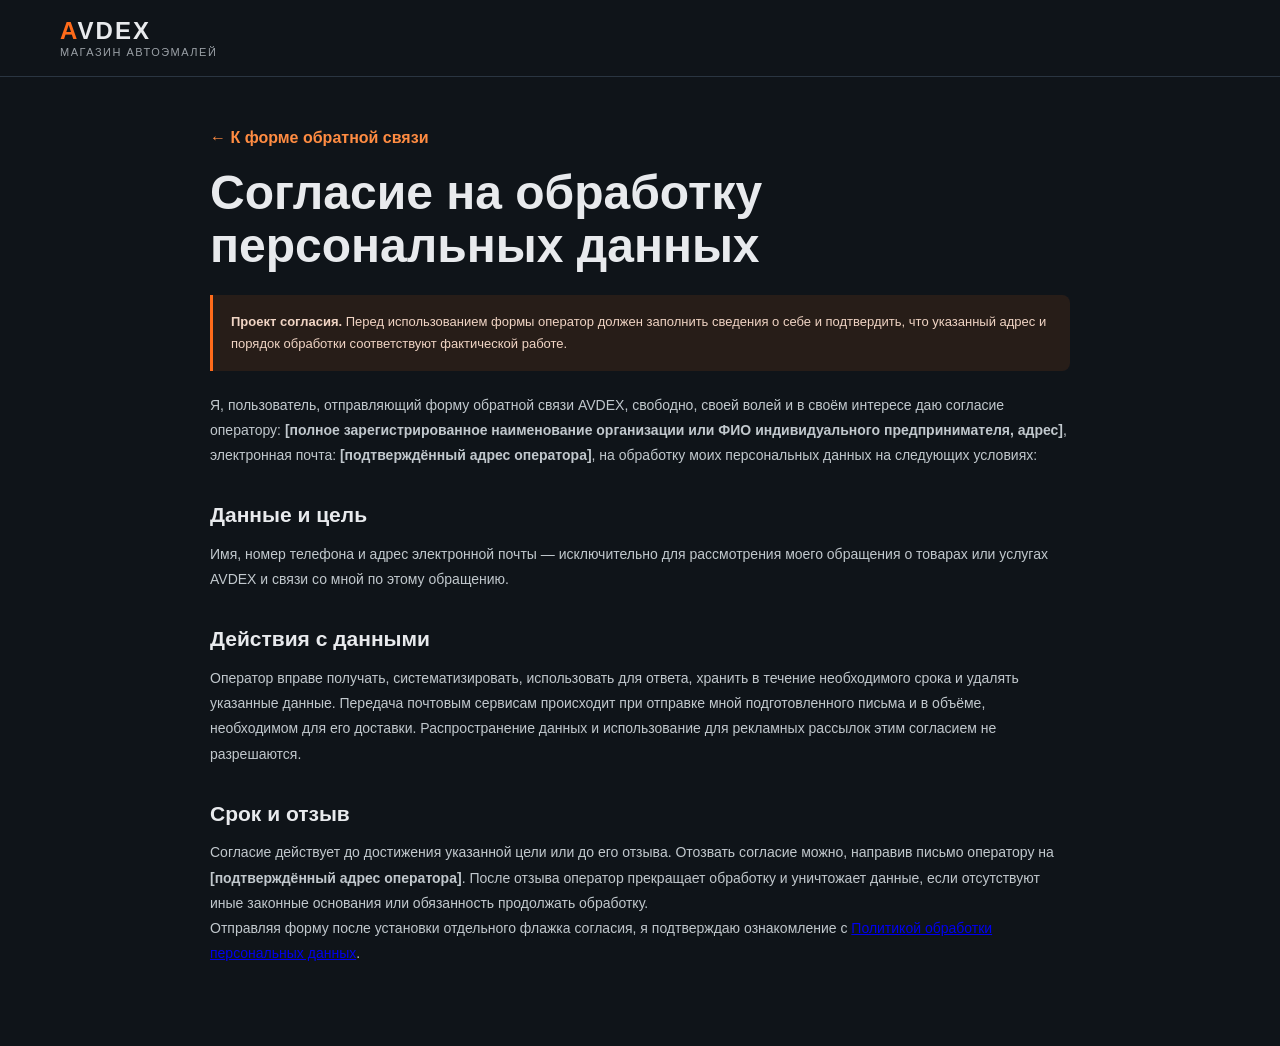
==== consent.html @ 9be2999e "Add separate personal data consent document" ====
<!doctype html>
<html lang="ru">
<head><meta charset="utf-8"><meta name="viewport" content="width=device-width, initial-scale=1"><meta name="robots" content="noindex,follow"><title>Согласие на обработку персональных данных — AVDEX</title><link rel="stylesheet" href="style.css"></head>
<body class="privacy-page"><header class="privacy-header"><div class="container"><a class="logo" href="index.html"><span class="logo-mark">AVDEX</span><span class="logo-sub">магазин автоэмалей</span></a></div></header>
<main class="container privacy-main"><a class="privacy-back" href="index.html#contacts">← К форме обратной связи</a><h1>Согласие на обработку персональных данных</h1>
<div class="privacy-warning"><strong>Проект согласия.</strong> Перед использованием формы оператор должен заполнить сведения о себе и подтвердить, что указанный адрес и порядок обработки соответствуют фактической работе.</div>
<p>Я, пользователь, отправляющий форму обратной связи AVDEX, свободно, своей волей и в своём интересе даю согласие оператору: <strong>[полное зарегистрированное наименование организации или ФИО индивидуального предпринимателя, адрес]</strong>, электронная почта: <strong>[подтверждённый адрес оператора]</strong>, на обработку моих персональных данных на следующих условиях:</p>
<h2>Данные и цель</h2><p>Имя, номер телефона и адрес электронной почты — исключительно для рассмотрения моего обращения о товарах или услугах AVDEX и связи со мной по этому обращению.</p>
<h2>Действия с данными</h2><p>Оператор вправе получать, систематизировать, использовать для ответа, хранить в течение необходимого срока и удалять указанные данные. Передача почтовым сервисам происходит при отправке мной подготовленного письма и в объёме, необходимом для его доставки. Распространение данных и использование для рекламных рассылок этим согласием не разрешаются.</p>
<h2>Срок и отзыв</h2><p>Согласие действует до достижения указанной цели или до его отзыва. Отозвать согласие можно, направив письмо оператору на <strong>[подтверждённый адрес оператора]</strong>. После отзыва оператор прекращает обработку и уничтожает данные, если отсутствуют иные законные основания или обязанность продолжать обработку.</p>
<p>Отправляя форму после установки отдельного флажка согласия, я подтверждаю ознакомление с <a href="privacy.html">Политикой обработки персональных данных</a>.</p>
</main></body></html>
---- style.css ----
:root {
  --bg: #0f1419;
  --bg-2: #161c23;
  --text: #e8eaed;
  --text-muted: #9aa0a6;
  --accent: #ff6b1a;
  --accent-hover: #ff8c42;
  --border: #2a3541;
}

* { margin: 0; padding: 0; box-sizing: border-box; }

html { scroll-behavior: smooth; scroll-padding-top: 80px; }

body {
  font-family: -apple-system, BlinkMacSystemFont, 'Segoe UI', Roboto, 'Helvetica Neue', Arial, sans-serif;
  background: var(--bg);
  color: var(--text);
  line-height: 1.6;
  -webkit-font-smoothing: antialiased;
}

.container { max-width: 1200px; margin: 0 auto; padding: 0 20px; }

/* Header */
.header {
  position: sticky;
  top: 0;
  background: rgba(15, 20, 25, 0.95);
  backdrop-filter: blur(10px);
  border-bottom: 1px solid var(--border);
  z-index: 100;
}
.header-inner { display: flex; align-items: center; justify-content: space-between; padding: 14px 0; }

.logo {
  display: flex;
  flex-direction: column;
  text-decoration: none;
  line-height: 1.1;
}
.logo-mark {
  font-size: 24px;
  font-weight: 800;
  letter-spacing: 2px;
  color: var(--text);
}
.logo-mark::first-letter { color: var(--accent); }
.logo-sub {
  font-size: 11px;
  text-transform: uppercase;
  letter-spacing: 1.5px;
  color: var(--text-muted);
  margin-top: 2px;
}

.nav { display: flex; gap: 32px; }
.nav a { color: var(--text-muted); text-decoration: none; font-size: 15px; transition: color 0.2s; }
.nav a:hover { color: var(--accent); }
.nav a:focus-visible, a:focus-visible, button:focus-visible { outline: 3px solid var(--accent); outline-offset: 3px; }
.skip-link { position: absolute; left: -9999px; top: 8px; z-index: 200; background: var(--accent); color: #fff; padding: 10px 16px; border-radius: 6px; }
.skip-link:focus { left: 12px; }
.hero-actions { display: flex; flex-wrap: wrap; gap: 14px; position: relative; }
.btn-secondary { background: transparent; border: 1px solid var(--accent); }
.btn-secondary:hover { background: rgba(255,107,26,.12); }
.card-tag { display: inline-block; margin: 0 0 10px; padding: 4px 9px; border-radius: 999px; background: rgba(255,107,26,.12); color: var(--accent); font-size: 12px; font-weight: 700; }
.guide-grid { display: grid; grid-template-columns: repeat(3,minmax(0,1fr)); gap: 20px; }
.map-block { display: grid; grid-template-columns: .8fr 1.2fr; gap: 24px; align-items: stretch; margin-top: 32px; padding: 24px; border: 1px solid var(--border); border-radius: 12px; background: var(--bg-2); }
.map-block h3 { margin-bottom: 8px; }
.map-link { display: inline-block; margin-top: 12px; color: var(--accent); }
.map-block iframe { width: 100%; min-height: 300px; border: 0; border-radius: 8px; }
.menu-toggle { display: none; background: none; border: none; color: var(--text); font-size: 26px; cursor: pointer; line-height: 1; }

/* Hero */
.hero {
  padding: 100px 0 80px;
  background: linear-gradient(135deg, var(--bg) 0%, var(--bg-2) 100%);
  position: relative;
  overflow: hidden;
}
.hero::before {
  content: '';
  position: absolute;
  top: -50%; right: -20%;
  width: 600px; height: 600px;
  background: radial-gradient(circle, rgba(255,107,26,0.09) 0%, transparent 70%);
  pointer-events: none;
}
.hero-kicker {
  display: inline-block;
  font-size: 13px;
  text-transform: uppercase;
  letter-spacing: 2px;
  color: var(--accent);
  margin-bottom: 16px;
  padding: 6px 14px;
  border: 1px solid rgba(255,107,26,0.3);
  border-radius: 100px;
  position: relative;
}
.hero h1 { font-size: clamp(32px, 5vw, 56px); font-weight: 800; line-height: 1.15; margin-bottom: 24px; max-width: 800px; position: relative; }
.hero h1 span { color: var(--accent); }
.hero p { font-size: clamp(16px, 2vw, 20px); color: var(--text-muted); max-width: 640px; margin-bottom: 40px; position: relative; }

.btn {
  display: inline-block;
  padding: 14px 32px;
  background: var(--accent);
  color: #fff;
  text-decoration: none;
  font-weight: 600;
  border-radius: 8px;
  transition: background 0.2s, transform 0.15s;
}
.btn:hover { background: var(--accent-hover); transform: translateY(-1px); }

/* Sections */
.section { padding: 80px 0; border-top: 1px solid var(--border); }
.section-title { font-size: clamp(24px, 3vw, 36px); font-weight: 800; margin-bottom: 16px; }
.section-sub { color: var(--text-muted); font-size: 17px; margin-bottom: 48px; max-width: 700px; }

/* Grid & cards */
.grid { display: grid; grid-template-columns: repeat(auto-fit, minmax(280px, 1fr)); gap: 20px; }
.card {
  background: var(--bg-2);
  border: 1px solid var(--border);
  border-radius: 12px;
  padding: 28px;
  transition: border-color 0.2s, transform 0.2s;
}
.card:hover { border-color: var(--accent); transform: translateY(-3px); }
.card h3 { font-size: 18px; margin-bottom: 12px; color: var(--text); }
.card p { color: var(--text-muted); font-size: 15px; }
.card .icon {
  width: 44px; height: 44px;
  background: rgba(255,107,26,0.12);
  border-radius: 10px;
  display: flex; align-items: center; justify-content: center;
  margin-bottom: 18px;
  color: var(--accent);
}
.card .icon svg { width: 22px; height: 22px; }

/* Contacts */
.contacts-grid { display: grid; grid-template-columns: repeat(auto-fit, minmax(240px, 1fr)); gap: 20px; margin-top: 40px; }
.contact-item { background: var(--bg-2); border: 1px solid var(--border); border-radius: 12px; padding: 24px; }
.contact-item .label { color: var(--text-muted); font-size: 13px; text-transform: uppercase; letter-spacing: 1px; margin-bottom: 8px; }
.contact-item .value { font-size: 17px; font-weight: 600; color: var(--text); }
.contact-item a { color: var(--text); text-decoration: none; transition: color 0.2s; }
.contact-item a:hover { color: var(--accent); }

/* Footer */
.footer { padding: 40px 0; background: var(--bg); border-top: 1px solid var(--border); color: var(--text-muted); font-size: 14px; }
.footer-inner { display: flex; flex-wrap: wrap; gap: 24px; justify-content: space-between; align-items: flex-start; }
.footer-info p { margin-bottom: 4px; }
.footer-legal { margin-top: 24px; padding-top: 24px; border-top: 1px solid var(--border); font-size: 12px; color: #6b7280; }
.footer-legal p { margin-bottom: 4px; }

/* Mobile */
@media (max-width: 768px) {
  .menu-toggle { display: block; }
  .nav {
    display: none;
    position: absolute;
    top: 100%; left: 0; right: 0;
    background: var(--bg-2);
    flex-direction: column;
    padding: 20px;
    gap: 16px;
    border-bottom: 1px solid var(--border);
  }
  .nav.open { display: flex; }
  .nav a { padding: 6px 0; }
  .guide-grid { grid-template-columns: 1fr; }
  .map-block { grid-template-columns: 1fr; }
  .map-block iframe { min-height: 260px; }
  .hero { padding: 60px 0 40px; }
  .section { padding: 50px 0; }
}

/* Accessibility and mobile menu */
:focus-visible { outline: 3px solid var(--accent-hover); outline-offset: 4px; }
.skip-link { position: fixed; z-index: 1000; top: 10px; left: 12px; padding: 10px 14px; color: var(--bg); background: #fff; border-radius: 6px; transform: translateY(-160%); }
.skip-link:focus { transform: translateY(0); }
.nav a { padding-block: 6px; }
@media (max-width: 768px) {
  .header-inner { position: relative; }
  .menu-toggle { padding: 6px 10px; border: 1px solid var(--border); border-radius: 7px; }
  .menu-toggle:focus-visible { outline-offset: 3px; }
}

.hero-actions { display: flex; flex-wrap: wrap; align-items: center; gap: 12px; }
.hero .btn { margin: 0; }
.btn-secondary { display: inline-flex; align-items: center; gap: 12px; padding: 13px 19px; color: var(--text); border: 1px solid var(--border); border-radius: 8px; text-decoration: none; font-weight: 600; transition: border-color .2s, color .2s, transform .15s; }
.btn-secondary:hover { color: #fff; border-color: var(--accent); transform: translateY(-1px); }

.color-guide { background: linear-gradient(135deg, #151c23, #11171d); }
.color-guide-layout { display: grid; grid-template-columns: minmax(0,.9fr) minmax(0,1.1fr); gap: 48px; align-items: center; }
.guide-kicker { margin-bottom: 12px; color: var(--accent); font-size: 12px; font-weight: 700; letter-spacing: .12em; text-transform: uppercase; }
.color-guide-intro .section-title { margin-bottom: 16px; }
.color-guide-intro .section-sub { margin-bottom: 24px; }
.color-steps { list-style: none; padding: 0; margin: 0; border-top: 1px solid var(--border); }
.color-steps li { display: grid; grid-template-columns: 42px 1fr; gap: 14px; padding: 18px 0; border-bottom: 1px solid var(--border); }
.step-number { color: var(--accent); font-size: 12px; font-weight: 800; letter-spacing: .08em; }
.color-steps h3 { margin: 0 0 5px; font-size: 16px; }
.color-steps p { margin: 0; color: var(--text-muted); font-size: 14px; }
@media (max-width: 768px) {
  .color-guide-layout { grid-template-columns: 1fr; gap: 28px; }
}

.product-grid { grid-template-columns: repeat(4, minmax(0,1fr)); align-items: stretch; }
.product-card { display: flex; flex-direction: column; min-width: 0; min-height: 300px; }
.product-card h3 { min-height: 2.5em; }
.product-card p { flex: 1 0 auto; }
.product-tag { align-self: flex-start; display: inline-block; margin-top: 17px; padding: 5px 9px; color: #ff9b63; background: rgba(255,107,26,.11); border: 1px solid rgba(255,107,26,.22); border-radius: 999px; font-size: 10px; font-weight: 700; line-height: 1.3; }
@media (max-width: 1040px) { .product-grid { grid-template-columns: repeat(2, minmax(0,1fr)); } }
@media (max-width: 560px) { .product-grid { grid-template-columns: 1fr; } .product-card { min-height: auto; } .product-card h3 { min-height: 0; } }

.map-card { display: grid; grid-template-columns: minmax(230px,.72fr) minmax(0,1.28fr); margin-top: 24px; overflow: hidden; background: var(--bg-2); border: 1px solid var(--border); border-radius: 12px; }
.map-copy { display: flex; flex-direction: column; align-items: flex-start; justify-content: center; padding: 28px; }
.map-kicker { margin: 0 0 10px; color: var(--accent); font-size: 11px; font-weight: 800; letter-spacing: .14em; text-transform: uppercase; }
.map-copy h3 { margin: 0 0 10px; font-size: 23px; }
.map-address { margin: 0 0 18px; color: var(--text-muted); font-size: 14px; }
.map-link { color: var(--text); font-size: 13px; font-weight: 700; text-decoration-color: var(--accent); text-underline-offset: 4px; }
.map-link span { color: var(--accent); }
.map-frame { min-height: 330px; background: #1c252e; }
.map-frame iframe { display: block; width: 100%; height: 100%; min-height: 330px; border: 0; }
@media (max-width: 768px) { .map-card { grid-template-columns: 1fr; } .map-copy { padding: 22px; } .map-frame, .map-frame iframe { min-height: 300px; } }

.footer-legal a { color: var(--text-muted); text-decoration: underline; text-decoration-color: rgba(255,107,26,.5); text-underline-offset: 3px; }
.footer-legal a:hover { color: var(--accent-hover); }
.privacy-page { min-height: 100vh; background: var(--bg); color: var(--text); }
.privacy-header { padding: 18px 0; background: rgba(15,20,25,.96); border-bottom: 1px solid var(--border); }
.privacy-header .logo { width: fit-content; }
.privacy-main { max-width: 900px; padding-top: 48px; padding-bottom: 80px; }
.privacy-main h1 { margin: 16px 0 22px; font-size: clamp(32px,5vw,48px); line-height: 1.1; }
.privacy-main h2 { margin: 30px 0 10px; font-size: 21px; }
.privacy-main p, .privacy-main li { color: #c1c8cd; font-size: 14px; line-height: 1.8; }
.privacy-warning { margin: 22px 0; padding: 16px 18px; border-left: 3px solid var(--accent); border-radius: 0 8px 8px 0; background: rgba(255,107,26,.1); color: #f0d4c4; font-size: 13px; line-height: 1.7; }
.privacy-back { display: inline-block; color: var(--accent-hover); font-weight: 700; text-decoration: none; }
.privacy-back:hover { text-decoration: underline; }
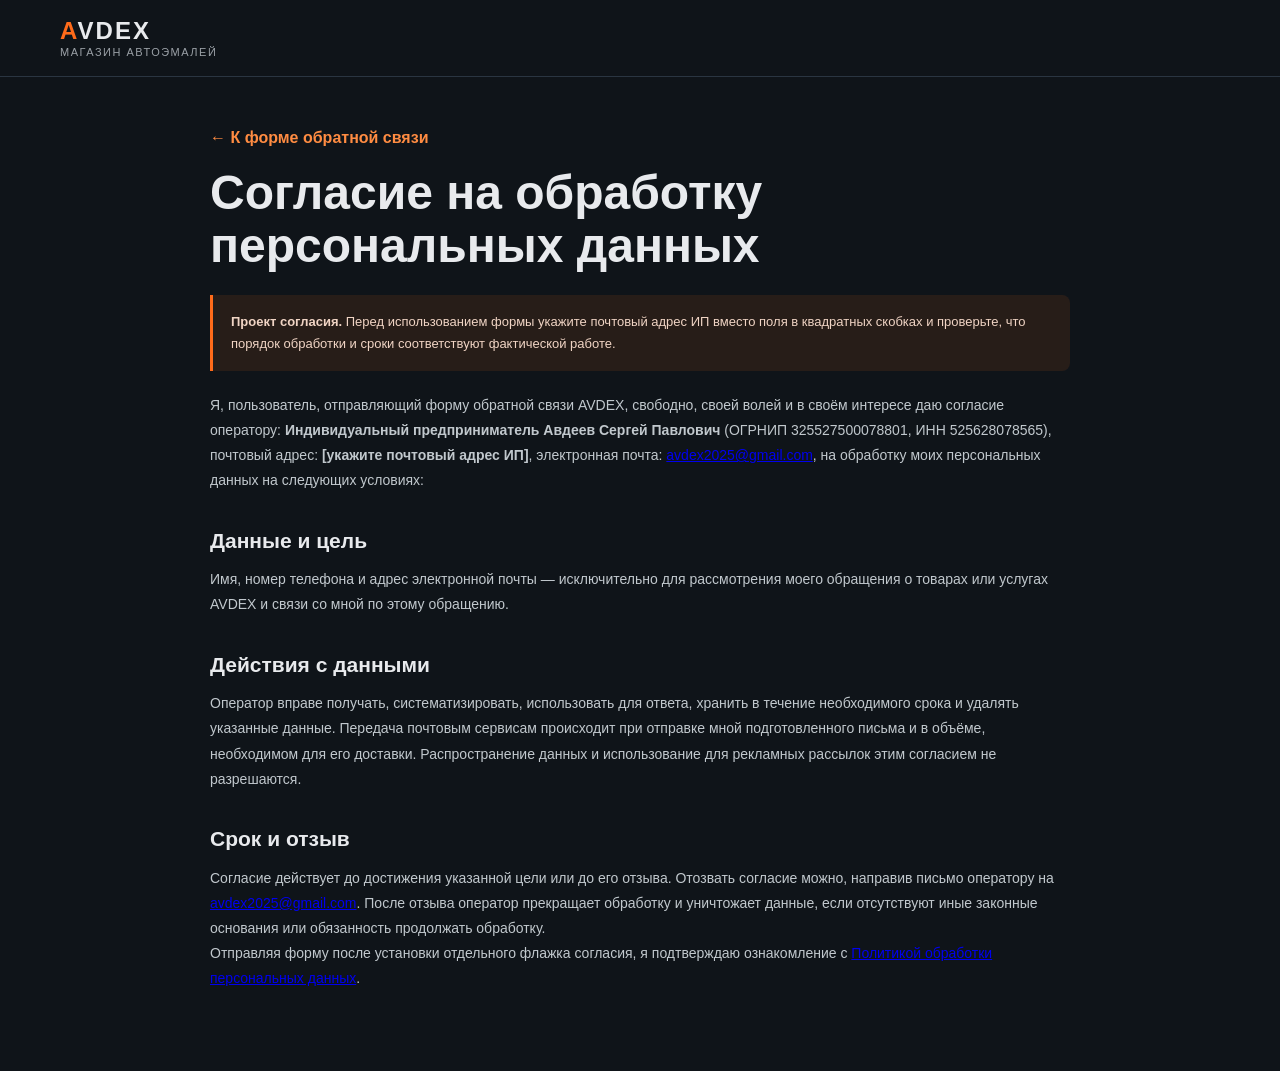
==== commit 03f96cdb: "Add AVDEX contact and business details" ====
--- a/consent.html
+++ b/consent.html
@@ -1,12 +1,13 @@
 <!doctype html>
 <html lang="ru">
-<head><meta charset="utf-8"><meta name="viewport" content="width=device-width, initial-scale=1"><meta name="robots" content="noindex,follow"><title>Согласие на обработку персональных данных — AVDEX</title><link rel="stylesheet" href="style.css"></head>
+<head><meta charset="utf-8"><meta name="viewport" content="width=device-width, initial-scale=1"><meta name="robots" content="noindex,follow"><title>Согласие на обработку персональных данных — AVDEX</title><link rel="stylesheet" href="style.css">  <link rel="icon" href="data:image/svg+xml,%3Csvg xmlns='http://www.w3.org/2000/svg' viewBox='0 0 100 100'%3E%3Crect width='100' height='100' rx='20' fill='%23ff6b1a'/%3E%3Ctext x='50' y='68' font-family='Arial' font-size='48' font-weight='bold' fill='%23fff' text-anchor='middle'%3EA%3C/text%3E%3C/svg%3E">
+</head>
 <body class="privacy-page"><header class="privacy-header"><div class="container"><a class="logo" href="index.html"><span class="logo-mark">AVDEX</span><span class="logo-sub">магазин автоэмалей</span></a></div></header>
 <main class="container privacy-main"><a class="privacy-back" href="index.html#contacts">← К форме обратной связи</a><h1>Согласие на обработку персональных данных</h1>
-<div class="privacy-warning"><strong>Проект согласия.</strong> Перед использованием формы оператор должен заполнить сведения о себе и подтвердить, что указанный адрес и порядок обработки соответствуют фактической работе.</div>
-<p>Я, пользователь, отправляющий форму обратной связи AVDEX, свободно, своей волей и в своём интересе даю согласие оператору: <strong>[полное зарегистрированное наименование организации или ФИО индивидуального предпринимателя, адрес]</strong>, электронная почта: <strong>[подтверждённый адрес оператора]</strong>, на обработку моих персональных данных на следующих условиях:</p>
+<div class="privacy-warning"><strong>Проект согласия.</strong> Перед использованием формы укажите почтовый адрес ИП вместо поля в квадратных скобках и проверьте, что порядок обработки и сроки соответствуют фактической работе.</div>
+<p>Я, пользователь, отправляющий форму обратной связи AVDEX, свободно, своей волей и в своём интересе даю согласие оператору: <strong>Индивидуальный предприниматель Авдеев Сергей Павлович</strong> (ОГРНИП 325527500078801, ИНН 525628078565), почтовый адрес: <strong>[укажите почтовый адрес ИП]</strong>, электронная почта: <a href="mailto:avdex2025@gmail.com">avdex2025@gmail.com</a>, на обработку моих персональных данных на следующих условиях:</p>
 <h2>Данные и цель</h2><p>Имя, номер телефона и адрес электронной почты — исключительно для рассмотрения моего обращения о товарах или услугах AVDEX и связи со мной по этому обращению.</p>
 <h2>Действия с данными</h2><p>Оператор вправе получать, систематизировать, использовать для ответа, хранить в течение необходимого срока и удалять указанные данные. Передача почтовым сервисам происходит при отправке мной подготовленного письма и в объёме, необходимом для его доставки. Распространение данных и использование для рекламных рассылок этим согласием не разрешаются.</p>
-<h2>Срок и отзыв</h2><p>Согласие действует до достижения указанной цели или до его отзыва. Отозвать согласие можно, направив письмо оператору на <strong>[подтверждённый адрес оператора]</strong>. После отзыва оператор прекращает обработку и уничтожает данные, если отсутствуют иные законные основания или обязанность продолжать обработку.</p>
-<p>Отправляя форму после установки отдельного флажка согласия, я подтверждаю ознакомление с <a href="privacy.html">Политикой обработки персональных данных</a>.</p>
+<h2>Срок и отзыв</h2><p>Согласие действует до достижения указанной цели или до его отзыва. Отозвать согласие можно, направив письмо оператору на <a href="mailto:avdex2025@gmail.com">avdex2025@gmail.com</a>. После отзыва оператор прекращает обработку и уничтожает данные, если отсутствуют иные законные основания или обязанность продолжать обработку.</p>
+<p>Отправляя форму после установки отдельного флажка согласия, я подтверждаю ознакомление с <a href="personal-data.html">Политикой обработки персональных данных</a>.</p>
 </main></body></html>
--- a/style.css
+++ b/style.css
@@ -239,3 +239,62 @@
 .privacy-warning { margin: 22px 0; padding: 16px 18px; border-left: 3px solid var(--accent); border-radius: 0 8px 8px 0; background: rgba(255,107,26,.1); color: #f0d4c4; font-size: 13px; line-height: 1.7; }
 .privacy-back { display: inline-block; color: var(--accent-hover); font-weight: 700; text-decoration: none; }
 .privacy-back:hover { text-decoration: underline; }
+
+/* Color selection methods */
+.matching-methods { display: grid; grid-template-columns: repeat(3,minmax(0,1fr)); gap: 16px; margin: 28px 0; }
+.method-card { min-height: 100%; padding: 24px; border: 1px solid var(--border); border-radius: 12px; background: var(--bg-2); }
+.method-card h3 { margin: 14px 0 8px; font-size: 18px; }
+.method-card p { color: var(--text-muted); font-size: 14px; }
+.method-card-featured { border-color: var(--accent); box-shadow: inset 0 3px 0 var(--accent); }
+.guide-actions { margin-top: 26px; }
+.feedback-card { display: grid; grid-template-columns: .8fr 1.2fr; gap: 28px; margin: 30px 0; padding: 28px; border: 1px solid var(--border); border-radius: 12px; background: var(--bg-2); }
+.feedback-copy h3 { margin: 4px 0 10px; font-size: 22px; }
+.feedback-copy p:last-child, .form-note { color: var(--text-muted); font-size: 13px; }
+.feedback-form { display: grid; gap: 9px; }
+.feedback-form label:not(.consent-check) { color: var(--text-muted); font-size: 13px; }
+.feedback-form input:not([type="checkbox"]) { width: 100%; min-height: 44px; padding: 10px 12px; border: 1px solid var(--border); border-radius: 7px; background: var(--bg); color: var(--text); font: inherit; }
+.consent-check { display: flex; align-items: flex-start; gap: 10px; margin: 6px 0; color: var(--text-muted); font-size: 13px; }
+.consent-check input { margin-top: 4px; accent-color: var(--accent); }
+.consent-check a { color: var(--accent-hover); }
+.feedback-form .btn { justify-self: start; cursor: pointer; border: 0; font: inherit; font-weight: 700; }
+@media (max-width: 768px) { .matching-methods, .feedback-card { grid-template-columns: 1fr; } .method-card { min-height: 0; } .feedback-card { padding: 20px; } }
+
+/* Keep the three AVDEX color matching methods readable side by side. */
+.color-guide-layout { display: block; }
+.color-guide-intro { max-width: 900px; margin-bottom: 30px; }
+.matching-methods { grid-template-columns: repeat(3, minmax(0, 1fr)); align-items: stretch; }
+.method-card { min-width: 0; overflow-wrap: anywhere; }
+@media (max-width: 900px) {
+  .matching-methods { grid-template-columns: repeat(2, minmax(0, 1fr)); }
+}
+@media (max-width: 620px) {
+  .matching-methods { grid-template-columns: 1fr; }
+}
+
+.prep-guide { margin-top: 48px; padding-top: 36px; border-top: 1px solid var(--border); }
+.prep-guide .section-title { margin-bottom: 14px; }
+.prep-guide .section-sub { margin-bottom: 24px; }
+
+.brand-showcase { margin-top: 52px; padding-top: 38px; border-top: 1px solid var(--border); }
+.brand-showcase .section-title { margin-bottom: 8px; font-size: clamp(21px,2.4vw,28px); }
+.brand-showcase .section-sub { margin-bottom: 22px; font-size: 15px; }
+.brand-grid { display: grid; grid-template-columns: repeat(auto-fit,minmax(min(100%,220px),1fr)); gap: 16px; }
+.brand-wordmark { display: flex; min-width: 0; min-height: 84px; flex-direction: column; justify-content: center; align-items: center; gap: 7px; padding: 14px 12px; border: 1px solid var(--border); border-radius: 10px; background: var(--bg-2); text-align: center; }
+.brand-wordmark strong { color: var(--text); font-size: clamp(14px,1.5vw,18px); font-weight: 850; letter-spacing: .02em; line-height: 1.2; white-space: nowrap; }
+
+.brand-dealer { border: 1px solid rgba(255,107,26,.8); background: linear-gradient(145deg,rgba(255,107,26,.16),var(--bg-2) 65%); box-shadow: inset 0 3px 0 var(--accent); }
+.brand-dealer strong { color: var(--accent-hover); font-size: clamp(17px,2.3vw,24px); }
+.brand-dealer span { color: var(--text-muted); font-size: 10px; font-weight: 800; letter-spacing: .1em; text-transform: uppercase; }
+.policy-links a { color: var(--accent-hover); }
+
+.dealer-showcase { margin-top: 40px; padding: 30px; border: 1px solid rgba(255,107,26,.4); border-radius: 14px; background: linear-gradient(145deg,rgba(255,107,26,.08),var(--bg-2) 58%); }
+.dealer-showcase > .section-title { margin-bottom: 8px; font-size: clamp(21px,2.4vw,28px); }
+.dealer-showcase > .section-sub { margin-bottom: 22px; font-size: 15px; }
+.dealer-brand-grid { display: grid; grid-template-columns: repeat(2,minmax(0,1fr)); gap: 18px; }
+.dealer-brand-card { padding: 22px; border: 1px solid var(--border); border-radius: 11px; background: rgba(15,20,25,.74); }
+.dealer-brand-heading { display: flex; flex-wrap: wrap; align-items: center; justify-content: space-between; gap: 10px; margin-bottom: 15px; }
+.dealer-brand-mark { color: var(--accent-hover); font-size: clamp(22px,3vw,30px); font-weight: 900; letter-spacing: .06em; line-height: 1.1; overflow-wrap: anywhere; }
+.dealer-brand-heading span { padding: 5px 9px; border: 1px solid rgba(255,107,26,.45); border-radius: 999px; color: var(--accent-hover); font-size: 10px; font-weight: 800; letter-spacing: .08em; text-transform: uppercase; }
+.dealer-brand-card p { margin: 0 0 14px; color: var(--text-muted); font-size: 14px; }
+.dealer-brand-card a { color: var(--accent-hover); font-size: 13px; font-weight: 700; text-underline-offset: 4px; }
+@media (max-width: 680px) { .dealer-brand-grid { grid-template-columns: 1fr; } .dealer-showcase { padding: 20px; } }
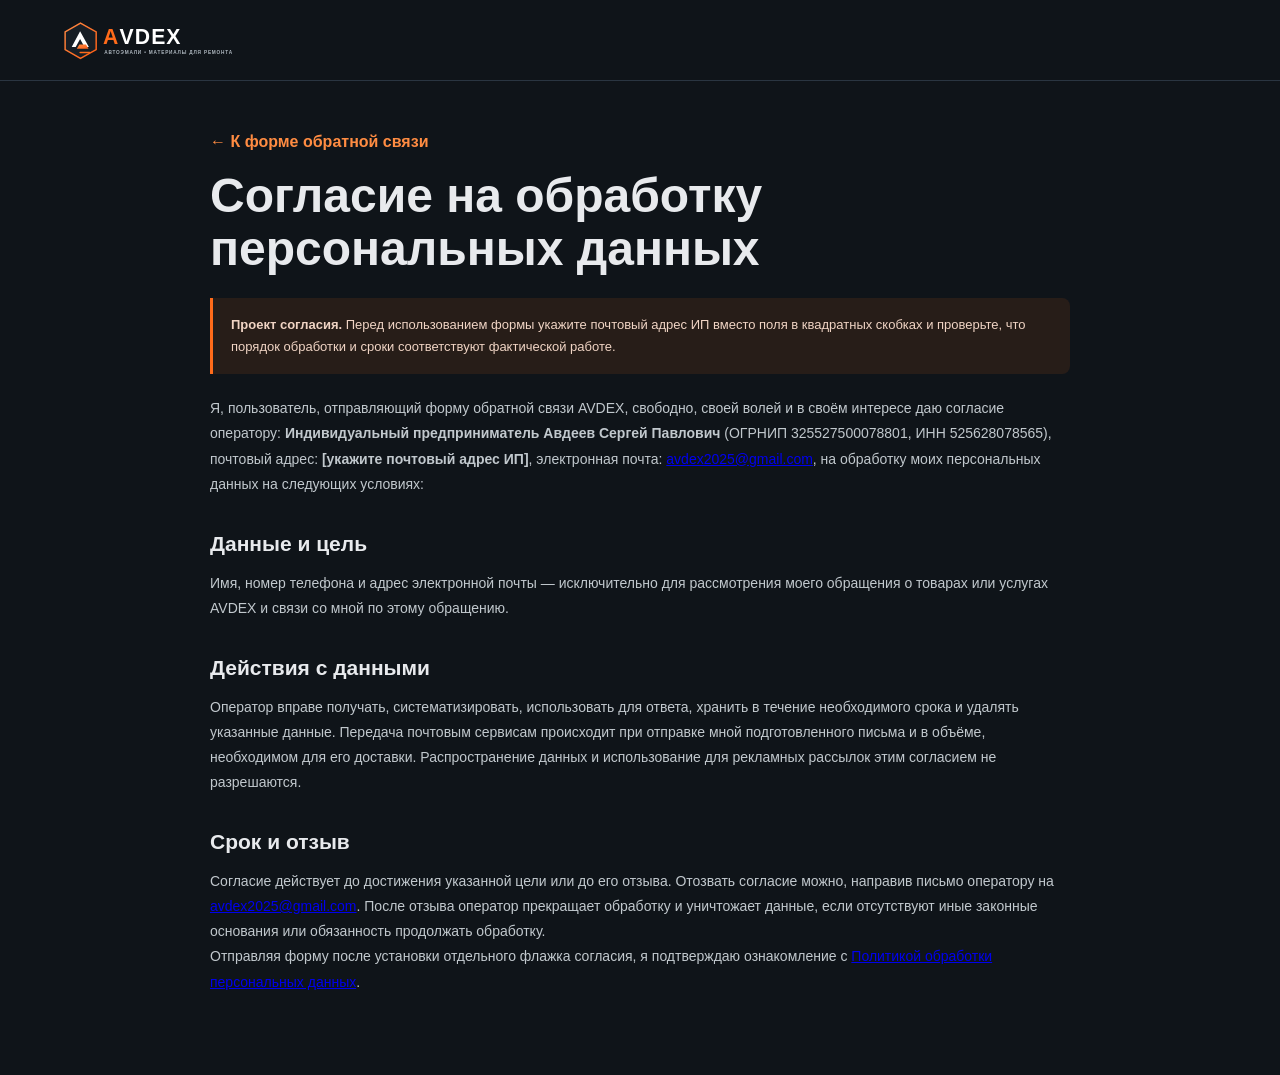
==== commit a6c28223: "Create AVDEX logo and company banner" ====
--- a/consent.html
+++ b/consent.html
@@ -2,7 +2,7 @@
 <html lang="ru">
 <head><meta charset="utf-8"><meta name="viewport" content="width=device-width, initial-scale=1"><meta name="robots" content="noindex,follow"><title>Согласие на обработку персональных данных — AVDEX</title><link rel="stylesheet" href="style.css">  <link rel="icon" href="data:image/svg+xml,%3Csvg xmlns='http://www.w3.org/2000/svg' viewBox='0 0 100 100'%3E%3Crect width='100' height='100' rx='20' fill='%23ff6b1a'/%3E%3Ctext x='50' y='68' font-family='Arial' font-size='48' font-weight='bold' fill='%23fff' text-anchor='middle'%3EA%3C/text%3E%3C/svg%3E">
 </head>
-<body class="privacy-page"><header class="privacy-header"><div class="container"><a class="logo" href="index.html"><span class="logo-mark">AVDEX</span><span class="logo-sub">магазин автоэмалей</span></a></div></header>
+<body class="privacy-page"><header class="privacy-header"><div class="container"><a class="logo" href="index.html"><img class="logo-image" src="assets/avdex-logo.svg" alt="AVDEX — магазин автоэмалей"></a></div></header>
 <main class="container privacy-main"><a class="privacy-back" href="index.html#contacts">← К форме обратной связи</a><h1>Согласие на обработку персональных данных</h1>
 <div class="privacy-warning"><strong>Проект согласия.</strong> Перед использованием формы укажите почтовый адрес ИП вместо поля в квадратных скобках и проверьте, что порядок обработки и сроки соответствуют фактической работе.</div>
 <p>Я, пользователь, отправляющий форму обратной связи AVDEX, свободно, своей волей и в своём интересе даю согласие оператору: <strong>Индивидуальный предприниматель Авдеев Сергей Павлович</strong> (ОГРНИП 325527500078801, ИНН 525628078565), почтовый адрес: <strong>[укажите почтовый адрес ИП]</strong>, электронная почта: <a href="mailto:avdex2025@gmail.com">avdex2025@gmail.com</a>, на обработку моих персональных данных на следующих условиях:</p>
--- a/style.css
+++ b/style.css
@@ -39,6 +39,7 @@
   text-decoration: none;
   line-height: 1.1;
 }
+ .logo-image { display: block; width: 190px; max-width: 100%; height: auto; }
 .logo-mark {
   font-size: 24px;
   font-weight: 800;
@@ -153,6 +154,8 @@
 .footer { padding: 40px 0; background: var(--bg); border-top: 1px solid var(--border); color: var(--text-muted); font-size: 14px; }
 .footer-inner { display: flex; flex-wrap: wrap; gap: 24px; justify-content: space-between; align-items: flex-start; }
 .footer-info p { margin-bottom: 4px; }
+.footer-info a { color: #fff; text-decoration-color: rgba(255,255,255,.5); text-underline-offset: 3px; }
+.footer-info a:hover { color: var(--accent-hover); }
 .footer-legal { margin-top: 24px; padding-top: 24px; border-top: 1px solid var(--border); font-size: 12px; color: #6b7280; }
 .footer-legal p { margin-bottom: 4px; }
 
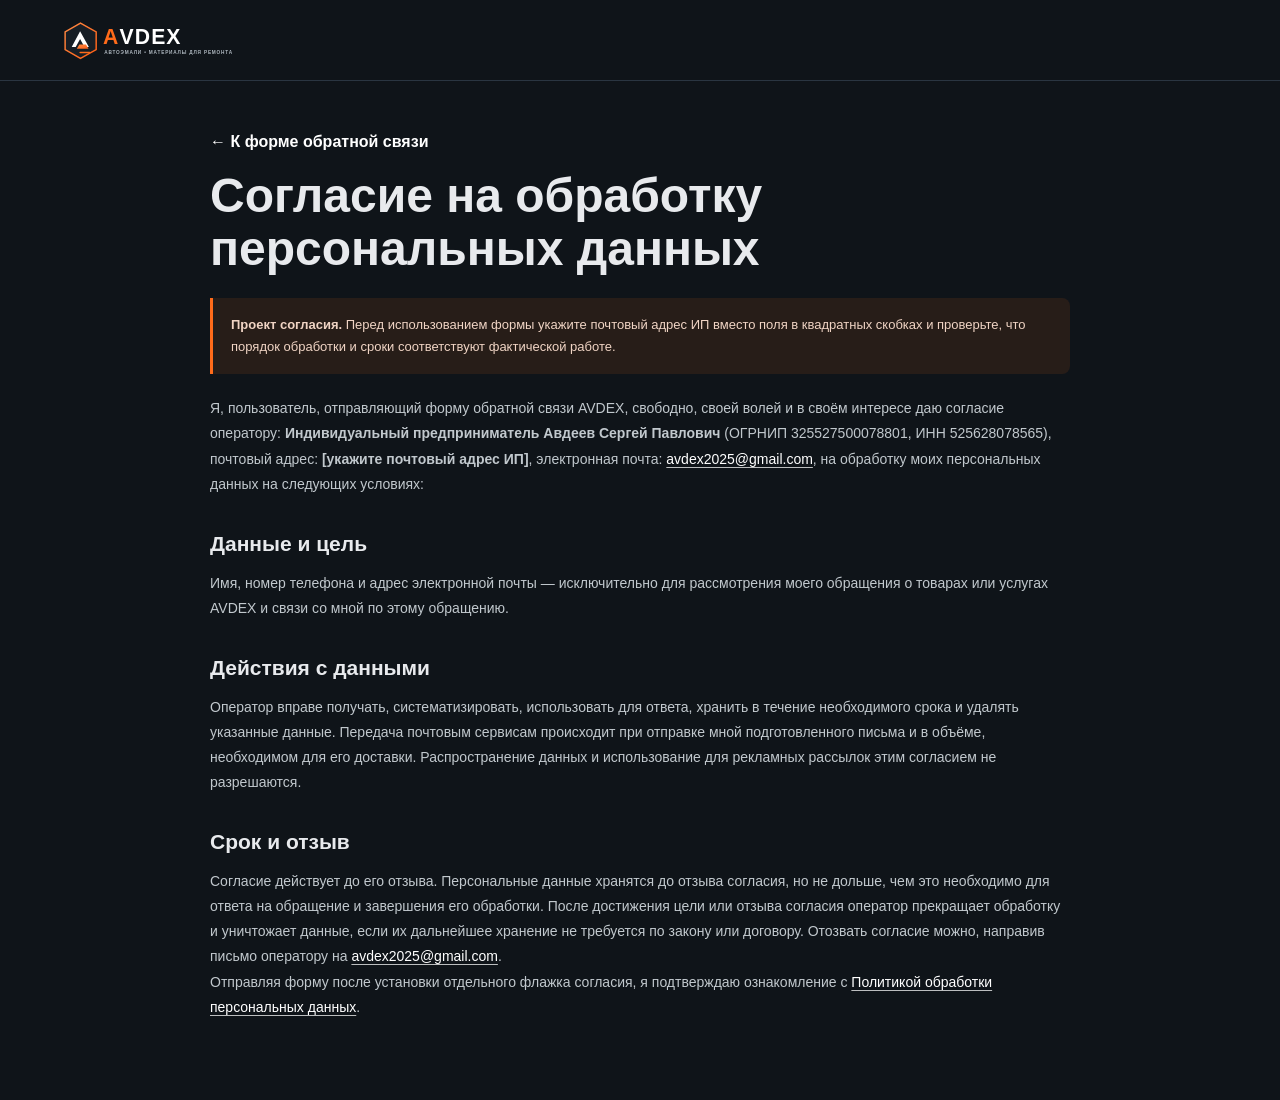
==== commit fe1a122b: "Fix privacy links and retention wording" ====
--- a/consent.html
+++ b/consent.html
@@ -1,6 +1,6 @@
 <!doctype html>
 <html lang="ru">
-<head><meta charset="utf-8"><meta name="viewport" content="width=device-width, initial-scale=1"><meta name="robots" content="noindex,follow"><title>Согласие на обработку персональных данных — AVDEX</title><link rel="stylesheet" href="style.css">  <link rel="icon" href="data:image/svg+xml,%3Csvg xmlns='http://www.w3.org/2000/svg' viewBox='0 0 100 100'%3E%3Crect width='100' height='100' rx='20' fill='%23ff6b1a'/%3E%3Ctext x='50' y='68' font-family='Arial' font-size='48' font-weight='bold' fill='%23fff' text-anchor='middle'%3EA%3C/text%3E%3C/svg%3E">
+<head><meta charset="utf-8"><meta name="viewport" content="width=device-width, initial-scale=1"><meta name="robots" content="noindex,follow"><title>Согласие на обработку персональных данных — AVDEX</title><link rel="stylesheet" href="style.css?v=privacy-links-white-2">  <link rel="icon" href="data:image/svg+xml,%3Csvg xmlns='http://www.w3.org/2000/svg' viewBox='0 0 100 100'%3E%3Crect width='100' height='100' rx='20' fill='%23ff6b1a'/%3E%3Ctext x='50' y='68' font-family='Arial' font-size='48' font-weight='bold' fill='%23fff' text-anchor='middle'%3EA%3C/text%3E%3C/svg%3E">
 </head>
 <body class="privacy-page"><header class="privacy-header"><div class="container"><a class="logo" href="index.html"><img class="logo-image" src="assets/avdex-logo.svg" alt="AVDEX — магазин автоэмалей"></a></div></header>
 <main class="container privacy-main"><a class="privacy-back" href="index.html#contacts">← К форме обратной связи</a><h1>Согласие на обработку персональных данных</h1>
@@ -8,6 +8,6 @@
 <p>Я, пользователь, отправляющий форму обратной связи AVDEX, свободно, своей волей и в своём интересе даю согласие оператору: <strong>Индивидуальный предприниматель Авдеев Сергей Павлович</strong> (ОГРНИП 325527500078801, ИНН 525628078565), почтовый адрес: <strong>[укажите почтовый адрес ИП]</strong>, электронная почта: <a href="mailto:avdex2025@gmail.com">avdex2025@gmail.com</a>, на обработку моих персональных данных на следующих условиях:</p>
 <h2>Данные и цель</h2><p>Имя, номер телефона и адрес электронной почты — исключительно для рассмотрения моего обращения о товарах или услугах AVDEX и связи со мной по этому обращению.</p>
 <h2>Действия с данными</h2><p>Оператор вправе получать, систематизировать, использовать для ответа, хранить в течение необходимого срока и удалять указанные данные. Передача почтовым сервисам происходит при отправке мной подготовленного письма и в объёме, необходимом для его доставки. Распространение данных и использование для рекламных рассылок этим согласием не разрешаются.</p>
-<h2>Срок и отзыв</h2><p>Согласие действует до достижения указанной цели или до его отзыва. Отозвать согласие можно, направив письмо оператору на <a href="mailto:avdex2025@gmail.com">avdex2025@gmail.com</a>. После отзыва оператор прекращает обработку и уничтожает данные, если отсутствуют иные законные основания или обязанность продолжать обработку.</p>
+<h2>Срок и отзыв</h2><p>Согласие действует до его отзыва. Персональные данные хранятся до отзыва согласия, но не дольше, чем это необходимо для ответа на обращение и завершения его обработки. После достижения цели или отзыва согласия оператор прекращает обработку и уничтожает данные, если их дальнейшее хранение не требуется по закону или договору. Отозвать согласие можно, направив письмо оператору на <a href="mailto:avdex2025@gmail.com">avdex2025@gmail.com</a>.</p>
 <p>Отправляя форму после установки отдельного флажка согласия, я подтверждаю ознакомление с <a href="personal-data.html">Политикой обработки персональных данных</a>.</p>
 </main></body></html>
--- a/style.css
+++ b/style.css
@@ -236,6 +236,11 @@
 .privacy-header { padding: 18px 0; background: rgba(15,20,25,.96); border-bottom: 1px solid var(--border); }
 .privacy-header .logo { width: fit-content; }
 .privacy-main { max-width: 900px; padding-top: 48px; padding-bottom: 80px; }
+.privacy-page .privacy-main a,
+.privacy-page .privacy-main a:link,
+.privacy-page .privacy-main a:visited,
+.privacy-page .privacy-main a:hover,
+.privacy-page .privacy-main a:focus-visible { color: #fff; text-decoration-color: rgba(255,255,255,.72); text-underline-offset: 3px; }
 .privacy-main h1 { margin: 16px 0 22px; font-size: clamp(32px,5vw,48px); line-height: 1.1; }
 .privacy-main h2 { margin: 30px 0 10px; font-size: 21px; }
 .privacy-main p, .privacy-main li { color: #c1c8cd; font-size: 14px; line-height: 1.8; }
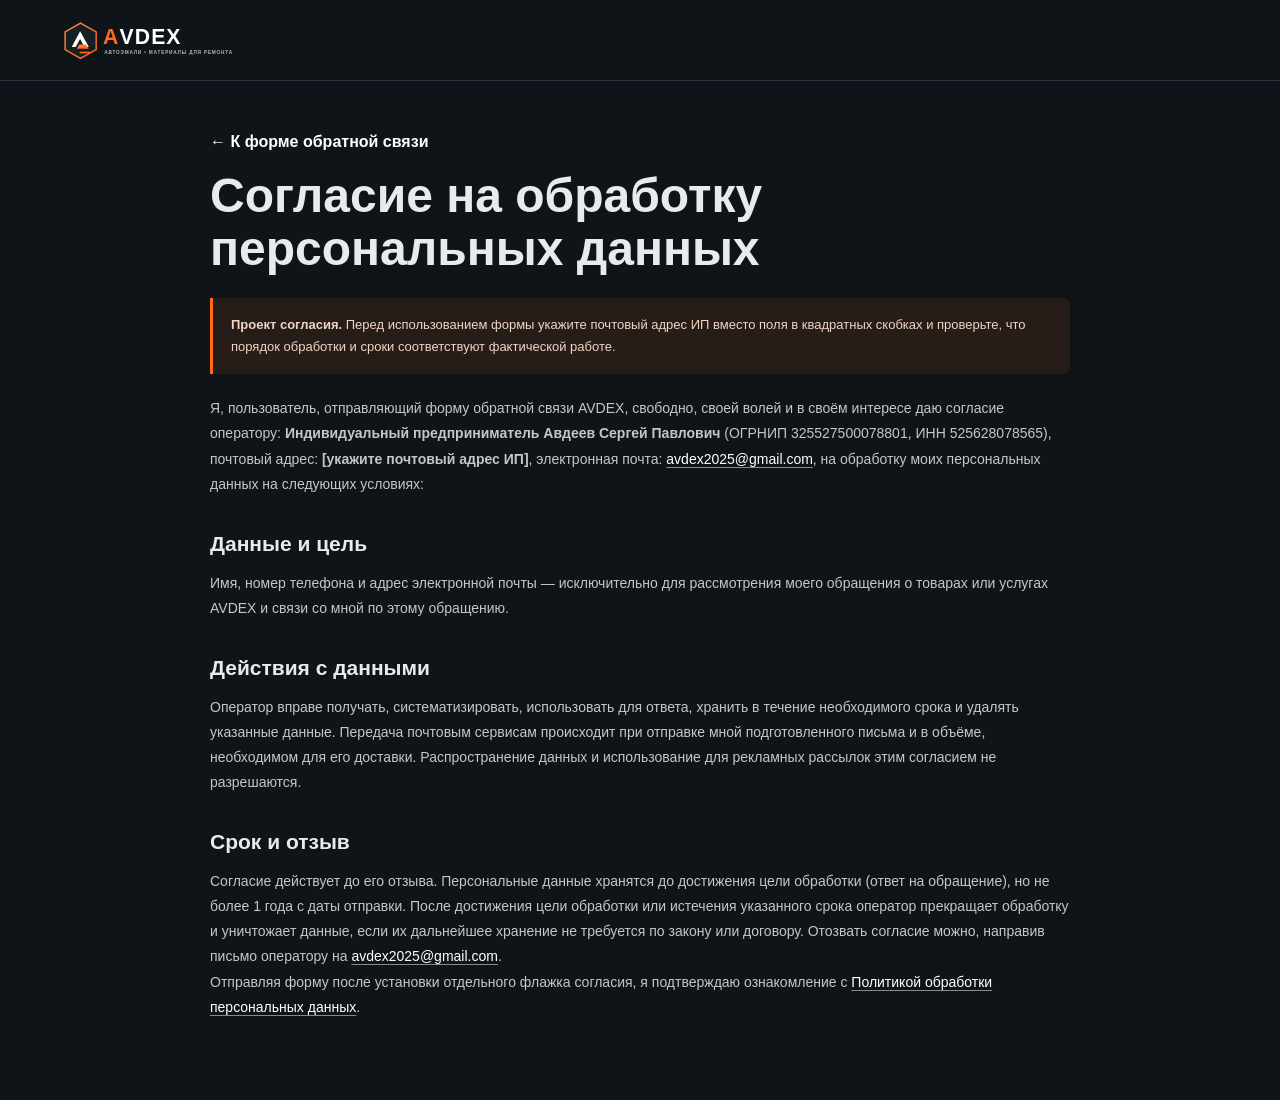
==== commit f1cc2a38: "Set one-year contact data retention" ====
--- a/consent.html
+++ b/consent.html
@@ -1,6 +1,6 @@
 <!doctype html>
 <html lang="ru">
-<head><meta charset="utf-8"><meta name="viewport" content="width=device-width, initial-scale=1"><meta name="robots" content="noindex,follow"><title>Согласие на обработку персональных данных — AVDEX</title><link rel="stylesheet" href="style.css?v=privacy-links-white-2">  <link rel="icon" href="data:image/svg+xml,%3Csvg xmlns='http://www.w3.org/2000/svg' viewBox='0 0 100 100'%3E%3Crect width='100' height='100' rx='20' fill='%23ff6b1a'/%3E%3Ctext x='50' y='68' font-family='Arial' font-size='48' font-weight='bold' fill='%23fff' text-anchor='middle'%3EA%3C/text%3E%3C/svg%3E">
+<head><meta charset="utf-8"><meta name="viewport" content="width=device-width, initial-scale=1"><meta name="robots" content="noindex,follow"><title>Согласие на обработку персональных данных — AVDEX</title><link rel="stylesheet" href="style.css?v=privacy-links-white-orange-3">  <link rel="icon" href="data:image/svg+xml,%3Csvg xmlns='http://www.w3.org/2000/svg' viewBox='0 0 100 100'%3E%3Crect width='100' height='100' rx='20' fill='%23ff6b1a'/%3E%3Ctext x='50' y='68' font-family='Arial' font-size='48' font-weight='bold' fill='%23fff' text-anchor='middle'%3EA%3C/text%3E%3C/svg%3E">
 </head>
 <body class="privacy-page"><header class="privacy-header"><div class="container"><a class="logo" href="index.html"><img class="logo-image" src="assets/avdex-logo.svg" alt="AVDEX — магазин автоэмалей"></a></div></header>
 <main class="container privacy-main"><a class="privacy-back" href="index.html#contacts">← К форме обратной связи</a><h1>Согласие на обработку персональных данных</h1>
@@ -8,6 +8,6 @@
 <p>Я, пользователь, отправляющий форму обратной связи AVDEX, свободно, своей волей и в своём интересе даю согласие оператору: <strong>Индивидуальный предприниматель Авдеев Сергей Павлович</strong> (ОГРНИП 325527500078801, ИНН 525628078565), почтовый адрес: <strong>[укажите почтовый адрес ИП]</strong>, электронная почта: <a href="mailto:avdex2025@gmail.com">avdex2025@gmail.com</a>, на обработку моих персональных данных на следующих условиях:</p>
 <h2>Данные и цель</h2><p>Имя, номер телефона и адрес электронной почты — исключительно для рассмотрения моего обращения о товарах или услугах AVDEX и связи со мной по этому обращению.</p>
 <h2>Действия с данными</h2><p>Оператор вправе получать, систематизировать, использовать для ответа, хранить в течение необходимого срока и удалять указанные данные. Передача почтовым сервисам происходит при отправке мной подготовленного письма и в объёме, необходимом для его доставки. Распространение данных и использование для рекламных рассылок этим согласием не разрешаются.</p>
-<h2>Срок и отзыв</h2><p>Согласие действует до его отзыва. Персональные данные хранятся до отзыва согласия, но не дольше, чем это необходимо для ответа на обращение и завершения его обработки. После достижения цели или отзыва согласия оператор прекращает обработку и уничтожает данные, если их дальнейшее хранение не требуется по закону или договору. Отозвать согласие можно, направив письмо оператору на <a href="mailto:avdex2025@gmail.com">avdex2025@gmail.com</a>.</p>
+<h2>Срок и отзыв</h2><p>Согласие действует до его отзыва. Персональные данные хранятся до достижения цели обработки (ответ на обращение), но не более 1 года с даты отправки. После достижения цели обработки или истечения указанного срока оператор прекращает обработку и уничтожает данные, если их дальнейшее хранение не требуется по закону или договору. Отозвать согласие можно, направив письмо оператору на <a href="mailto:avdex2025@gmail.com">avdex2025@gmail.com</a>.</p>
 <p>Отправляя форму после установки отдельного флажка согласия, я подтверждаю ознакомление с <a href="personal-data.html">Политикой обработки персональных данных</a>.</p>
 </main></body></html>
--- a/style.css
+++ b/style.css
@@ -238,9 +238,9 @@
 .privacy-main { max-width: 900px; padding-top: 48px; padding-bottom: 80px; }
 .privacy-page .privacy-main a,
 .privacy-page .privacy-main a:link,
-.privacy-page .privacy-main a:visited,
+.privacy-page .privacy-main a:visited { color: #fff; text-decoration-color: rgba(255,255,255,.5); text-underline-offset: 3px; }
 .privacy-page .privacy-main a:hover,
-.privacy-page .privacy-main a:focus-visible { color: #fff; text-decoration-color: rgba(255,255,255,.72); text-underline-offset: 3px; }
+.privacy-page .privacy-main a:focus-visible { color: var(--accent-hover); }
 .privacy-main h1 { margin: 16px 0 22px; font-size: clamp(32px,5vw,48px); line-height: 1.1; }
 .privacy-main h2 { margin: 30px 0 10px; font-size: 21px; }
 .privacy-main p, .privacy-main li { color: #c1c8cd; font-size: 14px; line-height: 1.8; }
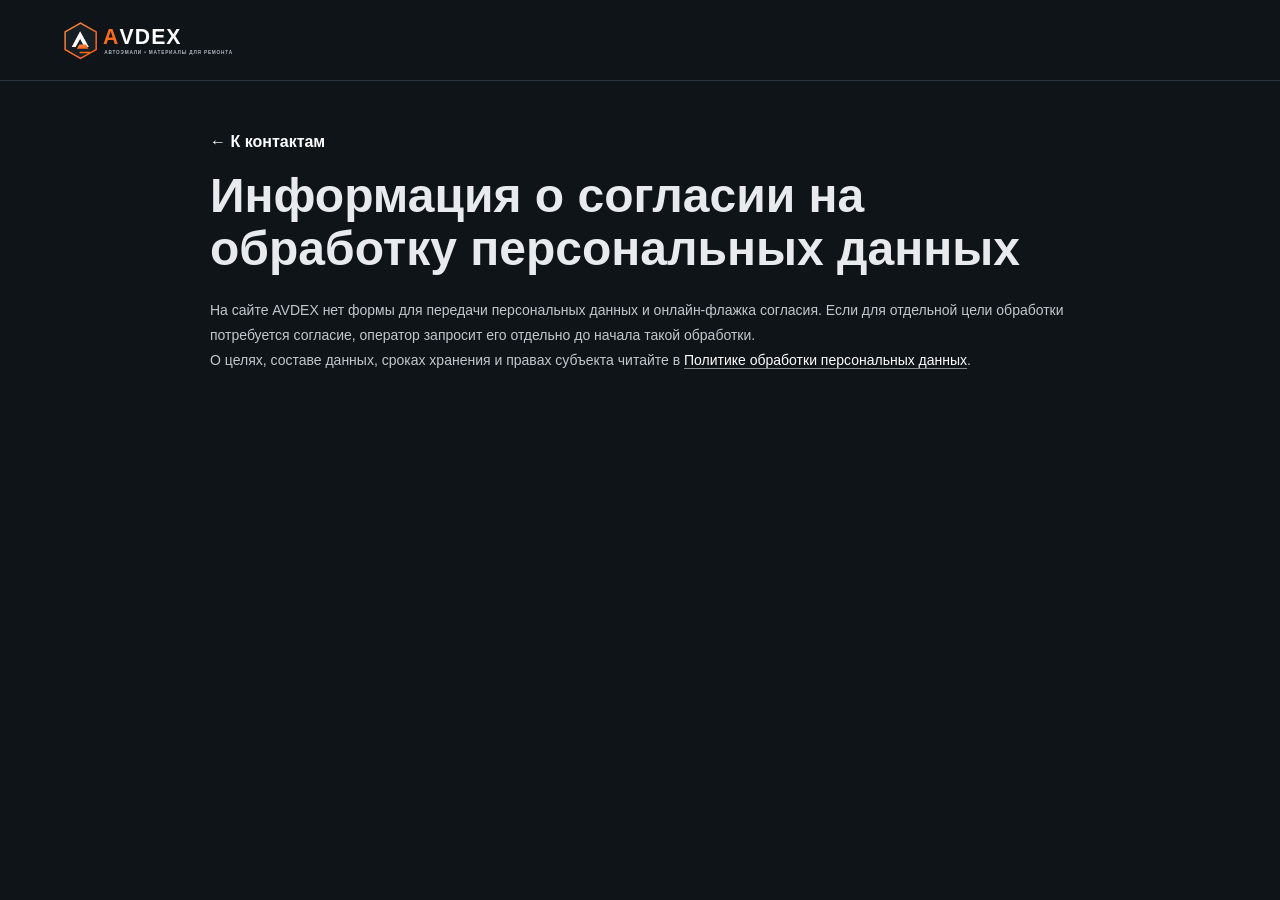
==== commit 5682379f: "Refresh AVDEX sections and privacy pages" ====
--- a/consent.html
+++ b/consent.html
@@ -3,11 +3,6 @@
 <head><meta charset="utf-8"><meta name="viewport" content="width=device-width, initial-scale=1"><meta name="robots" content="noindex,follow"><title>Согласие на обработку персональных данных — AVDEX</title><link rel="stylesheet" href="style.css?v=privacy-links-white-orange-3">  <link rel="icon" href="data:image/svg+xml,%3Csvg xmlns='http://www.w3.org/2000/svg' viewBox='0 0 100 100'%3E%3Crect width='100' height='100' rx='20' fill='%23ff6b1a'/%3E%3Ctext x='50' y='68' font-family='Arial' font-size='48' font-weight='bold' fill='%23fff' text-anchor='middle'%3EA%3C/text%3E%3C/svg%3E">
 </head>
 <body class="privacy-page"><header class="privacy-header"><div class="container"><a class="logo" href="index.html"><img class="logo-image" src="assets/avdex-logo.svg" alt="AVDEX — магазин автоэмалей"></a></div></header>
-<main class="container privacy-main"><a class="privacy-back" href="index.html#contacts">← К форме обратной связи</a><h1>Согласие на обработку персональных данных</h1>
-<div class="privacy-warning"><strong>Проект согласия.</strong> Перед использованием формы укажите почтовый адрес ИП вместо поля в квадратных скобках и проверьте, что порядок обработки и сроки соответствуют фактической работе.</div>
-<p>Я, пользователь, отправляющий форму обратной связи AVDEX, свободно, своей волей и в своём интересе даю согласие оператору: <strong>Индивидуальный предприниматель Авдеев Сергей Павлович</strong> (ОГРНИП 325527500078801, ИНН 525628078565), почтовый адрес: <strong>[укажите почтовый адрес ИП]</strong>, электронная почта: <a href="mailto:avdex2025@gmail.com">avdex2025@gmail.com</a>, на обработку моих персональных данных на следующих условиях:</p>
-<h2>Данные и цель</h2><p>Имя, номер телефона и адрес электронной почты — исключительно для рассмотрения моего обращения о товарах или услугах AVDEX и связи со мной по этому обращению.</p>
-<h2>Действия с данными</h2><p>Оператор вправе получать, систематизировать, использовать для ответа, хранить в течение необходимого срока и удалять указанные данные. Передача почтовым сервисам происходит при отправке мной подготовленного письма и в объёме, необходимом для его доставки. Распространение данных и использование для рекламных рассылок этим согласием не разрешаются.</p>
-<h2>Срок и отзыв</h2><p>Согласие действует до его отзыва. Персональные данные хранятся до достижения цели обработки (ответ на обращение), но не более 1 года с даты отправки. После достижения цели обработки или истечения указанного срока оператор прекращает обработку и уничтожает данные, если их дальнейшее хранение не требуется по закону или договору. Отозвать согласие можно, направив письмо оператору на <a href="mailto:avdex2025@gmail.com">avdex2025@gmail.com</a>.</p>
-<p>Отправляя форму после установки отдельного флажка согласия, я подтверждаю ознакомление с <a href="personal-data.html">Политикой обработки персональных данных</a>.</p>
-</main></body></html>+<main class="container privacy-main"><a class="privacy-back" href="index.html#contacts">← К контактам</a><h1>Информация о согласии на обработку персональных данных</h1>
+<p>На сайте AVDEX нет формы для передачи персональных данных и онлайн-флажка согласия. Если для отдельной цели обработки потребуется согласие, оператор запросит его отдельно до начала такой обработки.</p>
+<p>О целях, составе данных, сроках хранения и правах субъекта читайте в <a href="personal-data.html">Политике обработки персональных данных</a>.</main></body></html>
--- a/style.css
+++ b/style.css
@@ -306,3 +306,9 @@
 .dealer-brand-card p { margin: 0 0 14px; color: var(--text-muted); font-size: 14px; }
 .dealer-brand-card a { color: var(--accent-hover); font-size: 13px; font-weight: 700; text-underline-offset: 4px; }
 @media (max-width: 680px) { .dealer-brand-grid { grid-template-columns: 1fr; } .dealer-showcase { padding: 20px; } }
+
+
+/* AVDEX page refinements */
+.method-heading { display: flex; align-items: center; gap: 10px; min-height: 18px; }
+.method-level { color: var(--text-muted); font-size: 11px; font-weight: 700; letter-spacing: .08em; text-transform: uppercase; }
+.product-card:hover { border-color: var(--border); transform: none; }
